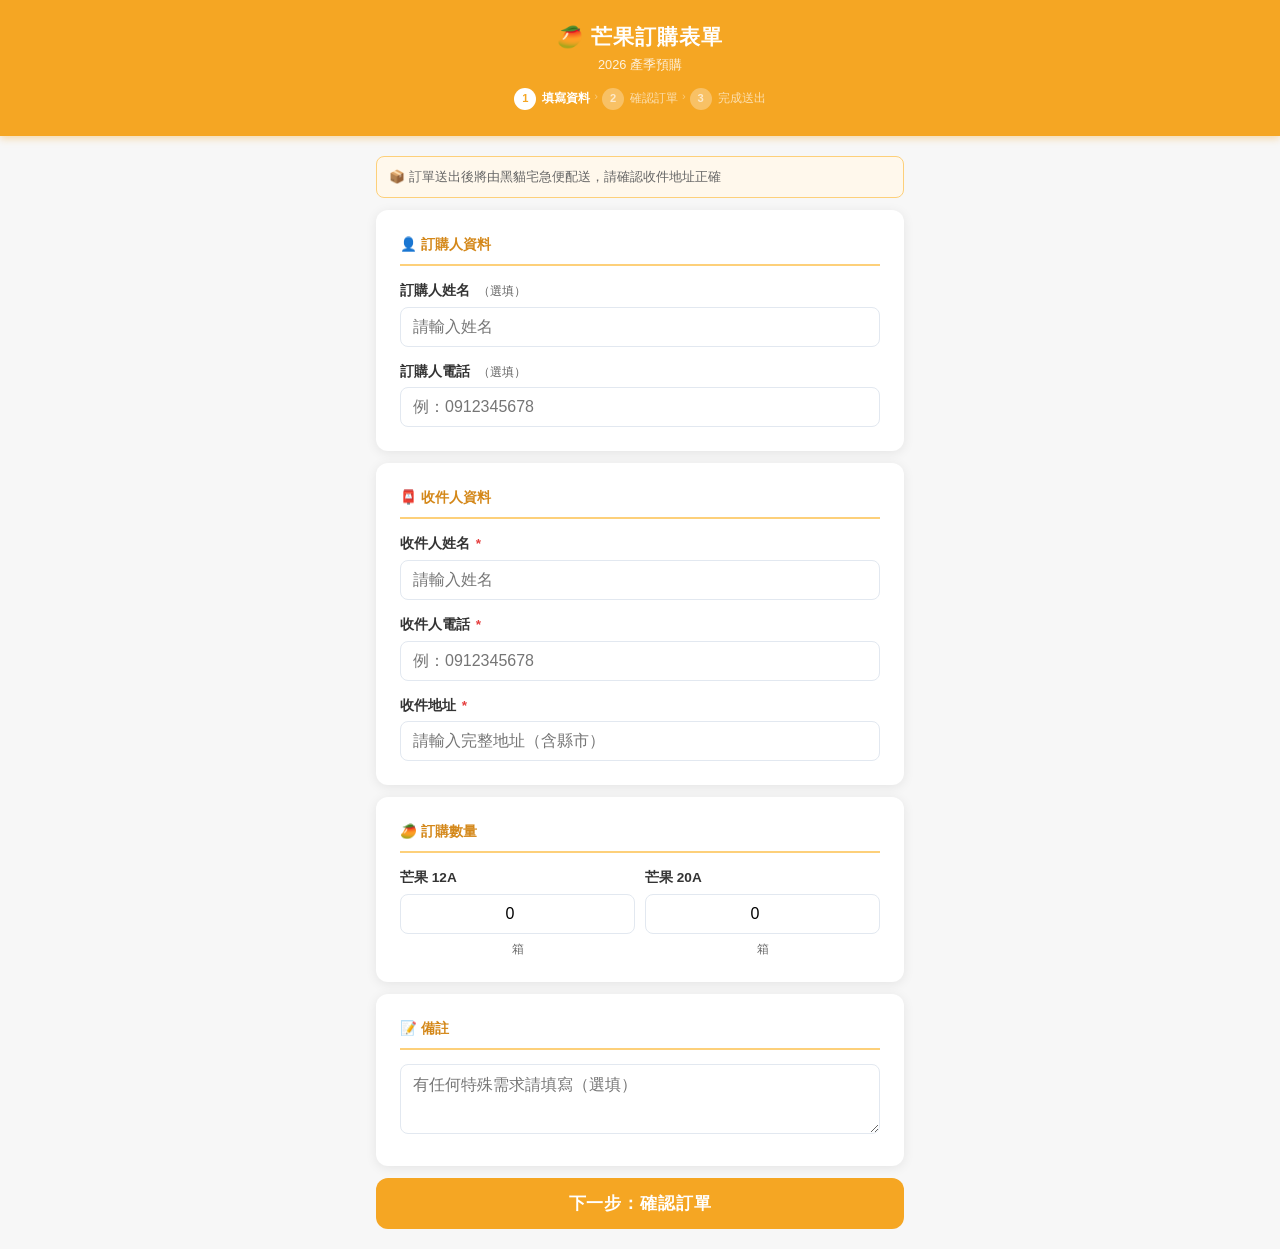
==== index.html @ 58ed7e1a "芒果訂購系統初始版本" ====
<!DOCTYPE html>
<html lang="zh-TW">
<head>
  <meta charset="UTF-8">
  <meta name="viewport" content="width=device-width, initial-scale=1.0">
  <title>芒果訂購表單</title>
  <link rel="stylesheet" href="css/style.css">
</head>
<body data-page="form">

  <div class="header">
    <h1>🥭 芒果訂購表單</h1>
    <div class="subtitle">2026 產季預購</div>
    <div class="steps">
      <div class="step active">
        <div class="step-num">1</div>
        填寫資料
      </div>
      <div class="step-arrow">›</div>
      <div class="step">
        <div class="step-num">2</div>
        確認訂單
      </div>
      <div class="step-arrow">›</div>
      <div class="step">
        <div class="step-num">3</div>
        完成送出
      </div>
    </div>
  </div>

  <div class="container">

    <div class="notice">
      📦 訂單送出後將由黑貓宅急便配送，請確認收件地址正確
    </div>

    <form id="order-form" novalidate>

      <!-- 訂購人資料 -->
      <div class="card">
        <div class="card-title">👤 訂購人資料</div>

        <div class="field">
          <label for="buyerName">
            訂購人姓名
            <span class="optional">（選填）</span>
          </label>
          <input type="text" id="buyerName" placeholder="請輸入姓名" autocomplete="name">
        </div>

        <div class="field">
          <label for="buyerPhone">
            訂購人電話
            <span class="optional">（選填）</span>
          </label>
          <input type="tel" id="buyerPhone" placeholder="例：0912345678" autocomplete="tel" inputmode="tel">
          <div class="error-msg" id="buyerPhone-err"></div>
        </div>
      </div>

      <!-- 收件人資料 -->
      <div class="card">
        <div class="card-title">📮 收件人資料</div>

        <div class="field">
          <label for="recipientName">
            收件人姓名
            <span class="required">*</span>
          </label>
          <input type="text" id="recipientName" placeholder="請輸入姓名" autocomplete="shipping name" required>
          <div class="error-msg" id="recipientName-err"></div>
        </div>

        <div class="field">
          <label for="recipientPhone">
            收件人電話
            <span class="required">*</span>
          </label>
          <input type="tel" id="recipientPhone" placeholder="例：0912345678" autocomplete="shipping tel" inputmode="tel" required>
          <div class="error-msg" id="recipientPhone-err"></div>
        </div>

        <div class="field">
          <label for="recipientAddress">
            收件地址
            <span class="required">*</span>
          </label>
          <input type="text" id="recipientAddress" placeholder="請輸入完整地址（含縣市）" autocomplete="shipping street-address" required>
          <div class="error-msg" id="recipientAddress-err"></div>
        </div>
      </div>

      <!-- 訂購數量 -->
      <div class="card">
        <div class="card-title">🥭 訂購數量</div>

        <div class="qty-grid">
          <div class="qty-field">
            <label for="qty12A">芒果 12A</label>
            <input type="number" id="qty12A" value="0" min="0" max="99" inputmode="numeric">
            <div class="qty-hint">箱</div>
            <div class="error-msg" id="qty12A-err"></div>
          </div>
          <div class="qty-field">
            <label for="qty20A">芒果 20A</label>
            <input type="number" id="qty20A" value="0" min="0" max="99" inputmode="numeric">
            <div class="qty-hint">箱</div>
          </div>
        </div>
      </div>

      <!-- 備註 -->
      <div class="card">
        <div class="card-title">📝 備註</div>
        <div class="field">
          <textarea id="notes" placeholder="有任何特殊需求請填寫（選填）"></textarea>
        </div>
      </div>

      <button type="submit" class="btn-submit">
        <span class="btn-text">下一步：確認訂單</span>
        <span class="spinner"></span>
      </button>

    </form>
  </div>

  <script src="js/main.js"></script>
</body>
</html>
---- css/style.css ----
/* ===== Reset & Base ===== */
*, *::before, *::after {
  box-sizing: border-box;
  margin: 0;
  padding: 0;
}

:root {
  --mango: #F5A623;
  --mango-dark: #D4881A;
  --mango-light: #FFF8EC;
  --mango-border: #FDD07A;
  --text: #333333;
  --text-light: #666666;
  --error: #E53E3E;
  --success: #38A169;
  --bg: #F7F7F7;
  --white: #FFFFFF;
  --radius: 12px;
  --shadow: 0 2px 12px rgba(0,0,0,0.08);
}

body {
  font-family: -apple-system, BlinkMacSystemFont, "Noto Sans TC", "PingFang TC", sans-serif;
  background: var(--bg);
  color: var(--text);
  min-height: 100vh;
  line-height: 1.6;
}

/* ===== Header ===== */
.header {
  background: var(--mango);
  color: white;
  text-align: center;
  padding: 20px 16px 16px;
  position: sticky;
  top: 0;
  z-index: 10;
  box-shadow: 0 2px 8px rgba(245,166,35,0.4);
}

.header h1 {
  font-size: 1.3rem;
  font-weight: 700;
  letter-spacing: 0.05em;
}

.header .subtitle {
  font-size: 0.8rem;
  opacity: 0.85;
  margin-top: 2px;
}

/* ===== Step Indicator ===== */
.steps {
  display: flex;
  justify-content: center;
  gap: 0;
  padding: 12px 16px 0;
  background: var(--mango);
}

.step {
  display: flex;
  align-items: center;
  gap: 6px;
  font-size: 0.75rem;
  color: rgba(255,255,255,0.65);
  padding-bottom: 10px;
}

.step.active {
  color: white;
  font-weight: 600;
}

.step.done {
  color: rgba(255,255,255,0.85);
}

.step-num {
  width: 22px;
  height: 22px;
  border-radius: 50%;
  background: rgba(255,255,255,0.3);
  display: flex;
  align-items: center;
  justify-content: center;
  font-size: 0.7rem;
  font-weight: 700;
  flex-shrink: 0;
}

.step.active .step-num {
  background: white;
  color: var(--mango);
}

.step.done .step-num {
  background: rgba(255,255,255,0.6);
  color: var(--mango-dark);
}

.step-arrow {
  color: rgba(255,255,255,0.4);
  margin: 0 4px;
  font-size: 0.7rem;
}

/* ===== Container ===== */
.container {
  max-width: 560px;
  margin: 0 auto;
  padding: 16px;
}

/* ===== Card ===== */
.card {
  background: var(--white);
  border-radius: var(--radius);
  box-shadow: var(--shadow);
  padding: 20px;
  margin-bottom: 12px;
}

.card-title {
  font-size: 0.85rem;
  font-weight: 700;
  color: var(--mango-dark);
  margin-bottom: 14px;
  padding-bottom: 8px;
  border-bottom: 2px solid var(--mango-border);
  display: flex;
  align-items: center;
  gap: 6px;
}

/* ===== Form Fields ===== */
.field {
  margin-bottom: 14px;
}

.field:last-child {
  margin-bottom: 0;
}

.field label {
  display: block;
  font-size: 0.85rem;
  font-weight: 600;
  color: var(--text);
  margin-bottom: 5px;
}

.field label .required {
  color: var(--error);
  margin-left: 2px;
}

.field label .optional {
  font-size: 0.75rem;
  color: var(--text-light);
  font-weight: 400;
  margin-left: 4px;
}

.field input,
.field textarea {
  width: 100%;
  padding: 10px 12px;
  border: 1.5px solid #E2E8F0;
  border-radius: 8px;
  font-size: 1rem;
  color: var(--text);
  background: var(--white);
  transition: border-color 0.2s, box-shadow 0.2s;
  -webkit-appearance: none;
  appearance: none;
}

.field input:focus,
.field textarea:focus {
  outline: none;
  border-color: var(--mango);
  box-shadow: 0 0 0 3px rgba(245,166,35,0.15);
}

.field input.error,
.field textarea.error {
  border-color: var(--error);
}

.field .error-msg {
  font-size: 0.75rem;
  color: var(--error);
  margin-top: 4px;
  display: none;
}

.field .error-msg.show {
  display: block;
}

.field textarea {
  resize: vertical;
  min-height: 70px;
}

/* ===== Quantity Row ===== */
.qty-grid {
  display: grid;
  grid-template-columns: 1fr 1fr;
  gap: 10px;
}

.qty-field label {
  display: block;
  font-size: 0.85rem;
  font-weight: 600;
  margin-bottom: 5px;
}

.qty-field input[type="number"] {
  width: 100%;
  padding: 10px 12px;
  border: 1.5px solid #E2E8F0;
  border-radius: 8px;
  font-size: 1rem;
  text-align: center;
  -webkit-appearance: none;
  appearance: none;
}

.qty-field input[type="number"]:focus {
  outline: none;
  border-color: var(--mango);
  box-shadow: 0 0 0 3px rgba(245,166,35,0.15);
}

.qty-hint {
  font-size: 0.72rem;
  color: var(--text-light);
  margin-top: 6px;
  text-align: center;
}

/* ===== Notice Box ===== */
.notice {
  background: var(--mango-light);
  border: 1px solid var(--mango-border);
  border-radius: 8px;
  padding: 10px 12px;
  font-size: 0.8rem;
  color: var(--text-light);
  margin-bottom: 12px;
}

/* ===== Submit Button ===== */
.btn-submit {
  width: 100%;
  padding: 14px;
  background: var(--mango);
  color: white;
  border: none;
  border-radius: var(--radius);
  font-size: 1.05rem;
  font-weight: 700;
  cursor: pointer;
  transition: background 0.2s, transform 0.1s;
  letter-spacing: 0.05em;
  display: flex;
  align-items: center;
  justify-content: center;
  gap: 8px;
}

.btn-submit:active {
  transform: scale(0.98);
  background: var(--mango-dark);
}

.btn-submit:disabled {
  background: #CCCCCC;
  cursor: not-allowed;
  transform: none;
}

.btn-back {
  width: 100%;
  padding: 12px;
  background: white;
  color: var(--text-light);
  border: 1.5px solid #E2E8F0;
  border-radius: var(--radius);
  font-size: 0.95rem;
  font-weight: 600;
  cursor: pointer;
  margin-top: 8px;
  transition: border-color 0.2s;
}

.btn-back:active {
  border-color: var(--mango);
}

/* ===== Loading Spinner ===== */
.spinner {
  width: 18px;
  height: 18px;
  border: 2px solid rgba(255,255,255,0.4);
  border-top-color: white;
  border-radius: 50%;
  animation: spin 0.7s linear infinite;
  display: none;
}

.btn-submit.loading .spinner {
  display: block;
}

.btn-submit.loading .btn-text {
  display: none;
}

@keyframes spin {
  to { transform: rotate(360deg); }
}

/* ===== Confirm Page - Summary ===== */
.summary-row {
  display: flex;
  padding: 8px 0;
  border-bottom: 1px solid #F0F0F0;
  font-size: 0.88rem;
  gap: 8px;
}

.summary-row:last-child {
  border-bottom: none;
}

.summary-label {
  color: var(--text-light);
  min-width: 90px;
  flex-shrink: 0;
}

.summary-value {
  color: var(--text);
  font-weight: 500;
  word-break: break-all;
}

.summary-qty {
  display: flex;
  gap: 16px;
  padding: 12px 0;
}

.qty-badge {
  flex: 1;
  background: var(--mango-light);
  border: 1px solid var(--mango-border);
  border-radius: 10px;
  padding: 10px;
  text-align: center;
}

.qty-badge .qty-type {
  font-size: 0.78rem;
  color: var(--text-light);
}

.qty-badge .qty-num {
  font-size: 1.6rem;
  font-weight: 700;
  color: var(--mango-dark);
  line-height: 1.2;
}

.qty-badge .qty-unit {
  font-size: 0.78rem;
  color: var(--text-light);
}

/* ===== Success Page ===== */
.success-icon {
  text-align: center;
  font-size: 3.5rem;
  margin: 20px 0 12px;
}

.order-id-box {
  background: var(--mango-light);
  border: 2px solid var(--mango-border);
  border-radius: 10px;
  padding: 14px;
  text-align: center;
  margin: 14px 0;
}

.order-id-label {
  font-size: 0.8rem;
  color: var(--text-light);
  margin-bottom: 4px;
}

.order-id-value {
  font-size: 1.5rem;
  font-weight: 700;
  color: var(--mango-dark);
  letter-spacing: 0.05em;
}

.success-tips {
  font-size: 0.82rem;
  color: var(--text-light);
  text-align: center;
  line-height: 1.7;
}

.btn-new-order {
  width: 100%;
  padding: 13px;
  background: var(--mango);
  color: white;
  border: none;
  border-radius: var(--radius);
  font-size: 1rem;
  font-weight: 700;
  cursor: pointer;
  margin-top: 16px;
  letter-spacing: 0.05em;
}

/* ===== Error Alert ===== */
.alert-error {
  background: #FFF5F5;
  border: 1px solid #FED7D7;
  border-radius: 8px;
  padding: 10px 12px;
  font-size: 0.82rem;
  color: var(--error);
  margin-bottom: 10px;
  display: none;
}

.alert-error.show {
  display: block;
}

/* ===== Responsive ===== */
@media (min-width: 480px) {
  .container {
    padding: 20px 16px;
  }

  .card {
    padding: 24px;
  }
}
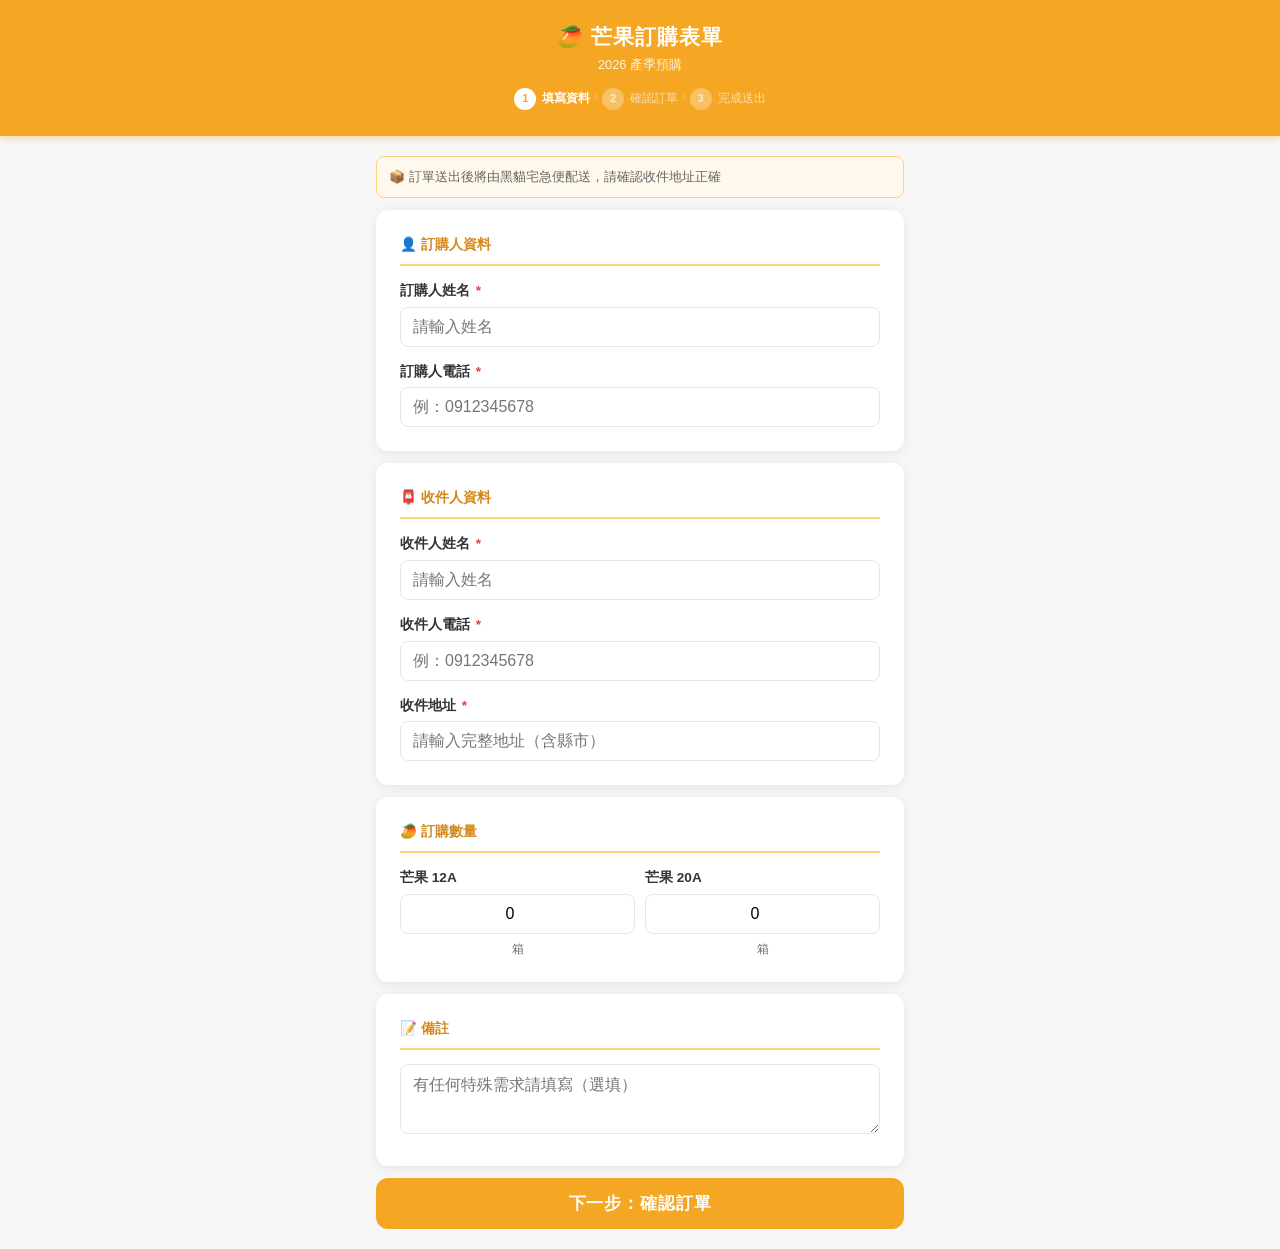
==== commit 94f8cee2: "訂購人姓名與電話改為必填欄位 Co-Authored-By: Claude Sonnet 4.6 <noreply@anthropic.com>" ====
--- a/index.html
+++ b/index.html
@@ -44,17 +44,18 @@
         <div class="field">
           <label for="buyerName">
             訂購人姓名
-            <span class="optional">（選填）</span>
+            <span class="required">*</span>
           </label>
-          <input type="text" id="buyerName" placeholder="請輸入姓名" autocomplete="name">
+          <input type="text" id="buyerName" placeholder="請輸入姓名" autocomplete="name" required>
+          <div class="error-msg" id="buyerName-err"></div>
         </div>
 
         <div class="field">
           <label for="buyerPhone">
             訂購人電話
-            <span class="optional">（選填）</span>
+            <span class="required">*</span>
           </label>
-          <input type="tel" id="buyerPhone" placeholder="例：0912345678" autocomplete="tel" inputmode="tel">
+          <input type="tel" id="buyerPhone" placeholder="例：0912345678" autocomplete="tel" inputmode="tel" required>
           <div class="error-msg" id="buyerPhone-err"></div>
         </div>
       </div>
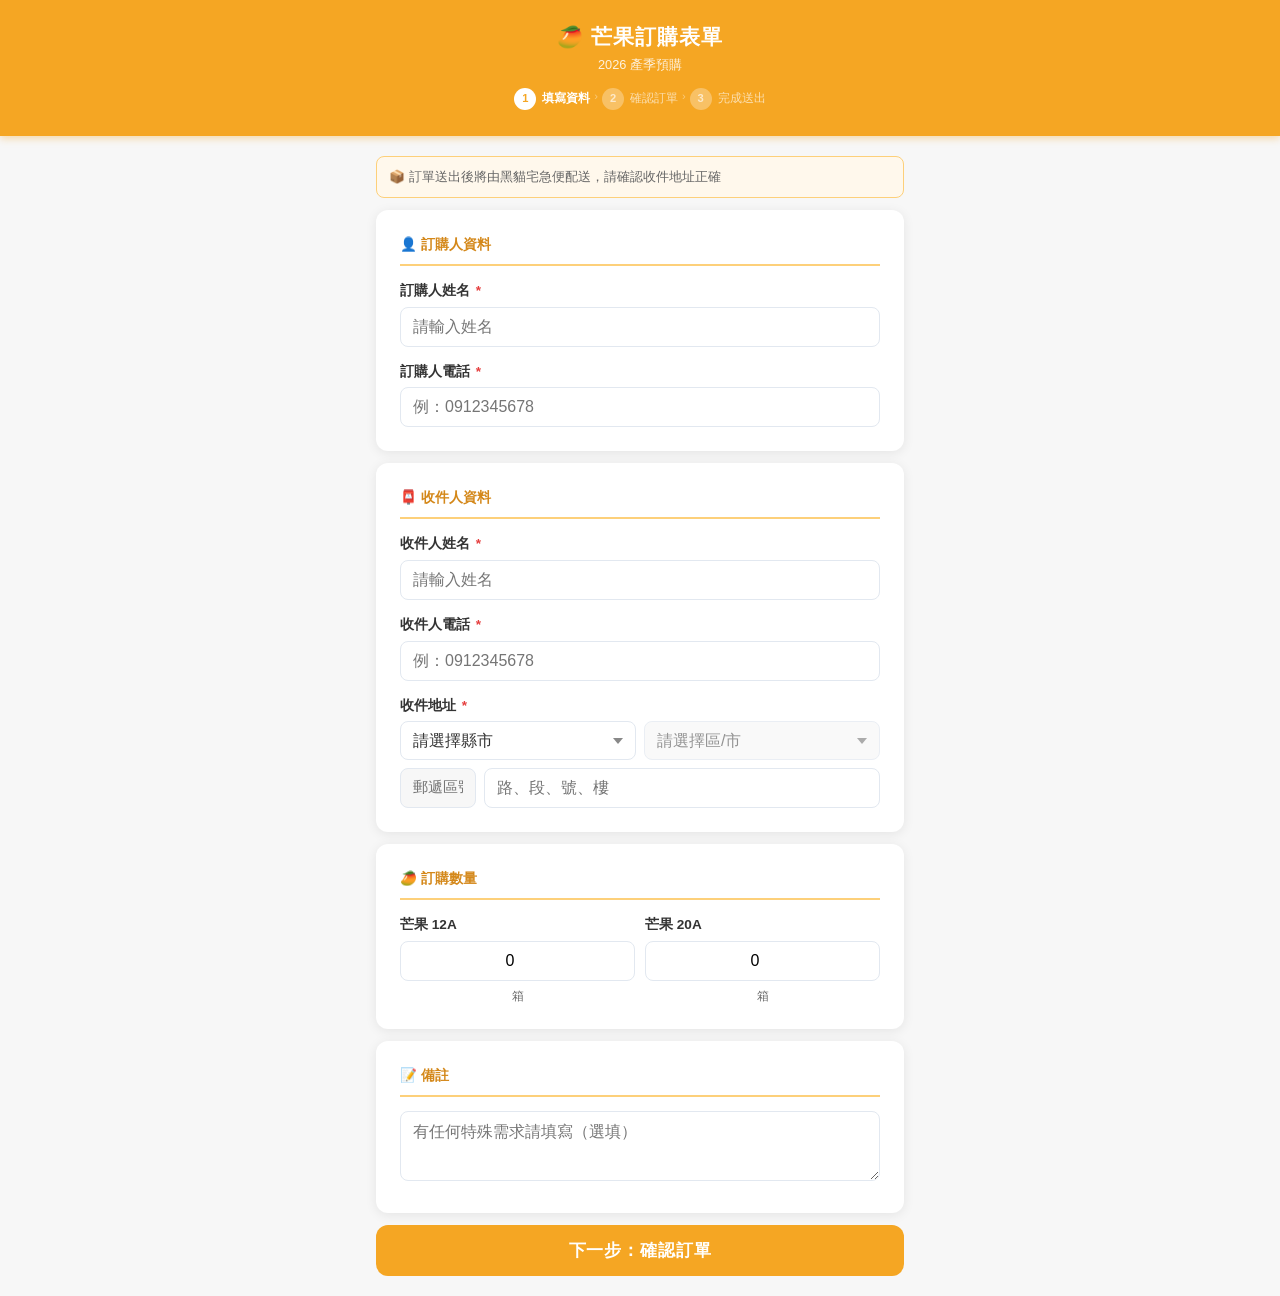
==== commit 1f637087: "地址改為縣市/區下拉選單並修正電話首位0問題 - 新增 js/taiwan-districts.js：22縣市全區鄉鎮市區與郵遞區號資料 - index.html：收件地址改為縣市下拉 + 區/市下拉" ====
--- a/index.html
+++ b/index.html
@@ -83,11 +83,19 @@
         </div>
 
         <div class="field">
-          <label for="recipientAddress">
-            收件地址
-            <span class="required">*</span>
-          </label>
-          <input type="text" id="recipientAddress" placeholder="請輸入完整地址（含縣市）" autocomplete="shipping street-address" required>
+          <label>收件地址 <span class="required">*</span></label>
+          <div class="address-row">
+            <select id="recipientCounty" required>
+              <option value="">請選擇縣市</option>
+            </select>
+            <select id="recipientDistrict" disabled required>
+              <option value="">請選擇區/市</option>
+            </select>
+          </div>
+          <div class="address-postcode-row">
+            <input type="text" id="recipientPostcode" readonly placeholder="郵遞區號" class="postcode-field">
+            <input type="text" id="recipientDetail" placeholder="路、段、號、樓" autocomplete="shipping address-line2" required>
+          </div>
           <div class="error-msg" id="recipientAddress-err"></div>
         </div>
       </div>
@@ -127,6 +135,7 @@
     </form>
   </div>
 
+  <script src="js/taiwan-districts.js"></script>
   <script src="js/main.js"></script>
 </body>
 </html>
--- a/css/style.css
+++ b/css/style.css
@@ -450,6 +450,60 @@
   display: block;
 }
 
+/* ===== Address Dropdowns ===== */
+.address-row {
+  display: grid;
+  grid-template-columns: 1fr 1fr;
+  gap: 8px;
+  margin-bottom: 8px;
+}
+
+.address-postcode-row {
+  display: grid;
+  grid-template-columns: 76px 1fr;
+  gap: 8px;
+}
+
+.field select {
+  width: 100%;
+  padding: 10px 32px 10px 12px;
+  border: 1.5px solid #E2E8F0;
+  border-radius: 8px;
+  font-size: 1rem;
+  color: var(--text);
+  background: var(--white);
+  -webkit-appearance: none;
+  appearance: none;
+  background-image: url("data:image/svg+xml,%3Csvg xmlns='http://www.w3.org/2000/svg' width='10' height='6' viewBox='0 0 10 6'%3E%3Cpath fill='%23888' d='M5 6L0 0h10z'/%3E%3C/svg%3E");
+  background-repeat: no-repeat;
+  background-position: right 12px center;
+  transition: border-color 0.2s, box-shadow 0.2s;
+  cursor: pointer;
+}
+
+.field select:focus {
+  outline: none;
+  border-color: var(--mango);
+  box-shadow: 0 0 0 3px rgba(245,166,35,0.15);
+}
+
+.field select.error { border-color: var(--error); }
+
+.field select:disabled {
+  background-color: #F7F7F7;
+  color: var(--text-light);
+  cursor: default;
+}
+
+.postcode-field {
+  background: #F7F7F7 !important;
+  color: var(--text-light) !important;
+  font-family: monospace;
+  text-align: center;
+  cursor: default;
+  font-size: 0.95rem !important;
+}
+
 /* ===== Responsive ===== */
 @media (min-width: 480px) {
   .container {
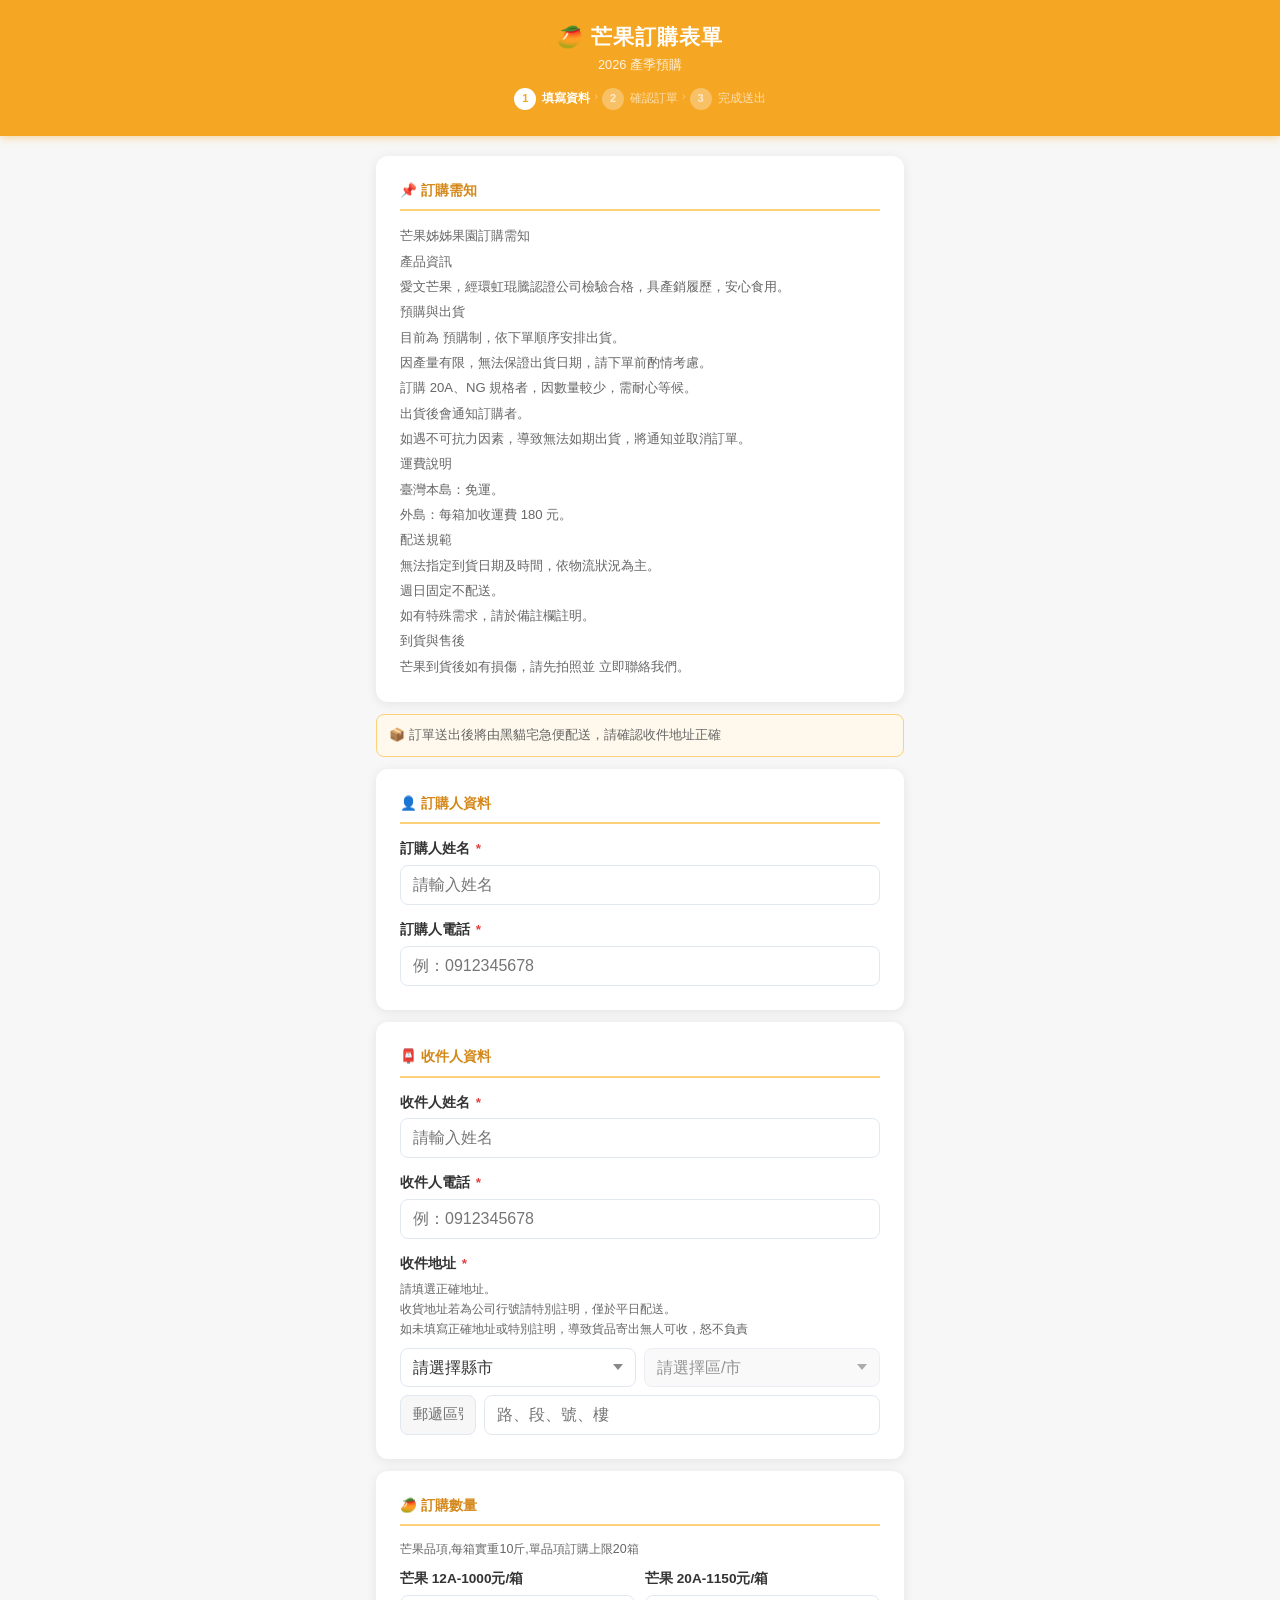
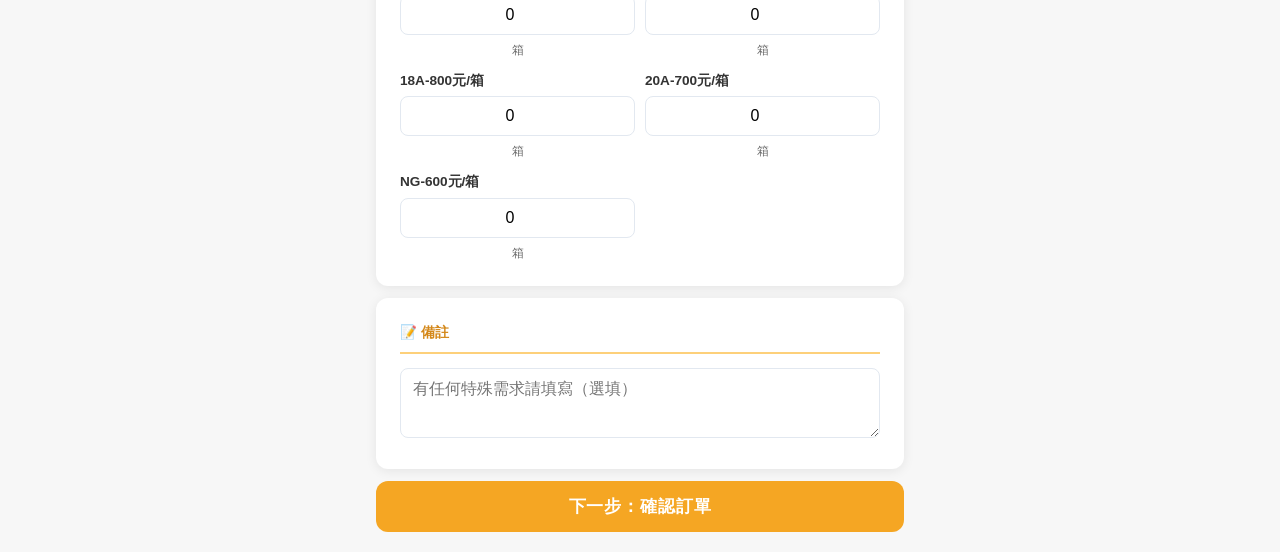
==== commit d0001c36: "Update order flow to 5 mango items and totals" ====
--- a/index.html
+++ b/index.html
@@ -30,6 +30,30 @@
   </div>
 
   <div class="container">
+
+    <div class="card">
+      <div class="card-title">📌 訂購需知</div>
+      <div class="info-note">
+        <p>芒果姊姊果園訂購需知</p>
+        <p>產品資訊</p>
+        <p>愛文芒果，經環虹琨騰認證公司檢驗合格，具產銷履歷，安心食用。</p>
+        <p>預購與出貨</p>
+        <p>目前為 預購制，依下單順序安排出貨。</p>
+        <p>因產量有限，無法保證出貨日期，請下單前酌情考慮。</p>
+        <p>訂購 20A、NG 規格者，因數量較少，需耐心等候。</p>
+        <p>出貨後會通知訂購者。</p>
+        <p>如遇不可抗力因素，導致無法如期出貨，將通知並取消訂單。</p>
+        <p>運費說明</p>
+        <p>臺灣本島：免運。</p>
+        <p>外島：每箱加收運費 180 元。</p>
+        <p>配送規範</p>
+        <p>無法指定到貨日期及時間，依物流狀況為主。</p>
+        <p>週日固定不配送。</p>
+        <p>如有特殊需求，請於備註欄註明。</p>
+        <p>到貨與售後</p>
+        <p>芒果到貨後如有損傷，請先拍照並 立即聯絡我們。</p>
+      </div>
+    </div>
 
     <div class="notice">
       📦 訂單送出後將由黑貓宅急便配送，請確認收件地址正確
@@ -84,6 +108,11 @@
 
         <div class="field">
           <label>收件地址 <span class="required">*</span></label>
+          <div class="field-note">
+            <p>請填選正確地址。</p>
+            <p>收貨地址若為公司行號請特別註明，僅於平日配送。</p>
+            <p>如未填寫正確地址或特別註明，導致貨品寄出無人可收，怒不負責</p>
+          </div>
           <div class="address-row">
             <select id="recipientCounty" required>
               <option value="">請選擇縣市</option>
@@ -103,17 +132,33 @@
       <!-- 訂購數量 -->
       <div class="card">
         <div class="card-title">🥭 訂購數量</div>
+        <div class="field-note">芒果品項,每箱實重10斤,單品項訂購上限20箱</div>
 
         <div class="qty-grid">
           <div class="qty-field">
-            <label for="qty12A">芒果 12A</label>
-            <input type="number" id="qty12A" value="0" min="0" max="99" inputmode="numeric">
+            <label for="qty12A">芒果 12A-1000元/箱</label>
+            <input type="number" id="qty12A" value="0" min="0" max="20" inputmode="numeric">
             <div class="qty-hint">箱</div>
             <div class="error-msg" id="qty12A-err"></div>
           </div>
           <div class="qty-field">
-            <label for="qty20A">芒果 20A</label>
-            <input type="number" id="qty20A" value="0" min="0" max="99" inputmode="numeric">
+            <label for="qty20A">芒果 20A-1150元/箱</label>
+            <input type="number" id="qty20A" value="0" min="0" max="20" inputmode="numeric">
+            <div class="qty-hint">箱</div>
+          </div>
+          <div class="qty-field">
+            <label for="qty18A">18A-800元/箱</label>
+            <input type="number" id="qty18A" value="0" min="0" max="20" inputmode="numeric">
+            <div class="qty-hint">箱</div>
+          </div>
+          <div class="qty-field">
+            <label for="qty20B">20A-700元/箱</label>
+            <input type="number" id="qty20B" value="0" min="0" max="20" inputmode="numeric">
+            <div class="qty-hint">箱</div>
+          </div>
+          <div class="qty-field">
+            <label for="qtyNG">NG-600元/箱</label>
+            <input type="number" id="qtyNG" value="0" min="0" max="20" inputmode="numeric">
             <div class="qty-hint">箱</div>
           </div>
         </div>
--- a/css/style.css
+++ b/css/style.css
@@ -256,6 +256,23 @@
   margin-bottom: 12px;
 }
 
+.info-note {
+  font-size: 0.82rem;
+  color: var(--text-light);
+  line-height: 1.7;
+}
+
+.info-note p + p {
+  margin-top: 3px;
+}
+
+.field-note {
+  font-size: 0.78rem;
+  color: var(--text-light);
+  line-height: 1.6;
+  margin-bottom: 8px;
+}
+
 /* ===== Submit Button ===== */
 .btn-submit {
   width: 100%;
@@ -354,12 +371,13 @@
 
 .summary-qty {
   display: flex;
+  flex-wrap: wrap;
   gap: 16px;
   padding: 12px 0;
 }
 
 .qty-badge {
-  flex: 1;
+  flex: 1 1 calc(50% - 8px);
   background: var(--mango-light);
   border: 1px solid var(--mango-border);
   border-radius: 10px;
@@ -382,6 +400,43 @@
 .qty-badge .qty-unit {
   font-size: 0.78rem;
   color: var(--text-light);
+}
+
+.amount-box {
+  margin-top: 6px;
+  border-top: 1px solid #F0F0F0;
+  padding-top: 8px;
+}
+
+.amount-row {
+  display: flex;
+  justify-content: space-between;
+  align-items: baseline;
+  gap: 10px;
+  padding: 6px 0;
+  font-size: 0.86rem;
+}
+
+.amount-label {
+  color: var(--text-light);
+}
+
+.amount-value {
+  color: var(--text);
+  font-weight: 600;
+  white-space: nowrap;
+}
+
+.amount-total {
+  border-top: 1px dashed var(--mango-border);
+  margin-top: 4px;
+  padding-top: 8px;
+}
+
+.amount-total .amount-label,
+.amount-total .amount-value {
+  color: var(--mango-dark);
+  font-weight: 700;
 }
 
 /* ===== Success Page ===== */
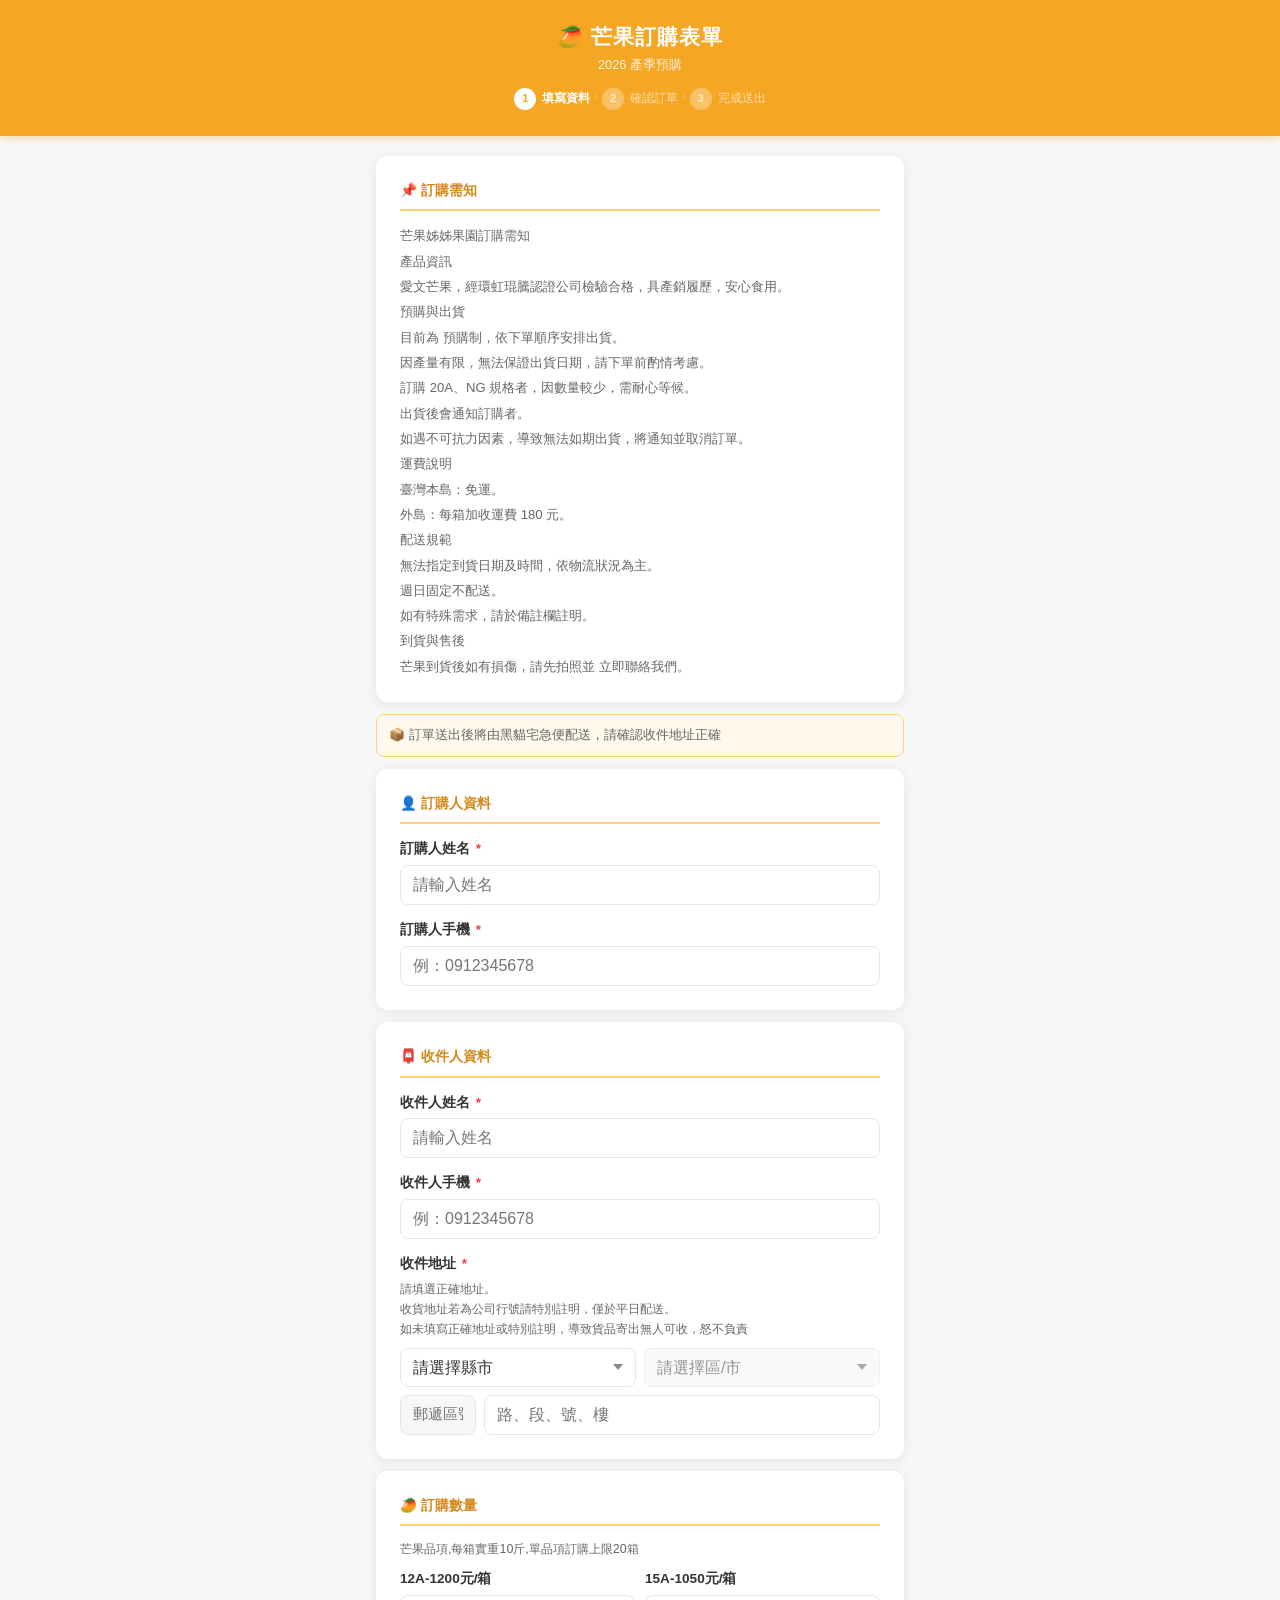
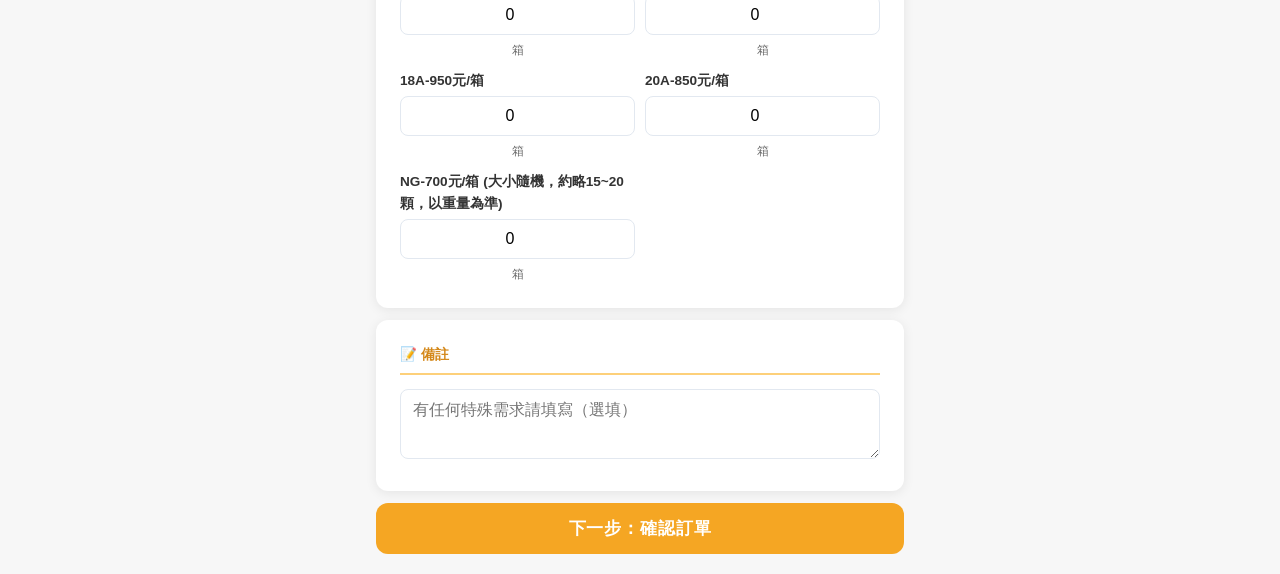
==== commit 80dc6e56: "Update product tiers, prices, and mobile validation" ====
--- a/index.html
+++ b/index.html
@@ -76,10 +76,10 @@
 
         <div class="field">
           <label for="buyerPhone">
-            訂購人電話
+            訂購人手機
             <span class="required">*</span>
           </label>
-          <input type="tel" id="buyerPhone" placeholder="例：0912345678" autocomplete="tel" inputmode="tel" required>
+          <input type="tel" id="buyerPhone" placeholder="例：0912345678" autocomplete="tel" inputmode="tel" maxlength="10" required>
           <div class="error-msg" id="buyerPhone-err"></div>
         </div>
       </div>
@@ -99,10 +99,10 @@
 
         <div class="field">
           <label for="recipientPhone">
-            收件人電話
+            收件人手機
             <span class="required">*</span>
           </label>
-          <input type="tel" id="recipientPhone" placeholder="例：0912345678" autocomplete="shipping tel" inputmode="tel" required>
+          <input type="tel" id="recipientPhone" placeholder="例：0912345678" autocomplete="shipping tel" inputmode="tel" maxlength="10" required>
           <div class="error-msg" id="recipientPhone-err"></div>
         </div>
 
@@ -136,28 +136,28 @@
 
         <div class="qty-grid">
           <div class="qty-field">
-            <label for="qty12A">芒果 12A-1000元/箱</label>
+            <label for="qty12A">12A-1200元/箱</label>
             <input type="number" id="qty12A" value="0" min="0" max="20" inputmode="numeric">
             <div class="qty-hint">箱</div>
             <div class="error-msg" id="qty12A-err"></div>
           </div>
           <div class="qty-field">
-            <label for="qty20A">芒果 20A-1150元/箱</label>
+            <label for="qty15A">15A-1050元/箱</label>
+            <input type="number" id="qty15A" value="0" min="0" max="20" inputmode="numeric">
+            <div class="qty-hint">箱</div>
+          </div>
+          <div class="qty-field">
+            <label for="qty18A">18A-950元/箱</label>
+            <input type="number" id="qty18A" value="0" min="0" max="20" inputmode="numeric">
+            <div class="qty-hint">箱</div>
+          </div>
+          <div class="qty-field">
+            <label for="qty20A">20A-850元/箱</label>
             <input type="number" id="qty20A" value="0" min="0" max="20" inputmode="numeric">
             <div class="qty-hint">箱</div>
           </div>
           <div class="qty-field">
-            <label for="qty18A">18A-800元/箱</label>
-            <input type="number" id="qty18A" value="0" min="0" max="20" inputmode="numeric">
-            <div class="qty-hint">箱</div>
-          </div>
-          <div class="qty-field">
-            <label for="qty20B">20A-700元/箱</label>
-            <input type="number" id="qty20B" value="0" min="0" max="20" inputmode="numeric">
-            <div class="qty-hint">箱</div>
-          </div>
-          <div class="qty-field">
-            <label for="qtyNG">NG-600元/箱</label>
+            <label for="qtyNG">NG-700元/箱 (大小隨機，約略15~20顆，以重量為準)</label>
             <input type="number" id="qtyNG" value="0" min="0" max="20" inputmode="numeric">
             <div class="qty-hint">箱</div>
           </div>
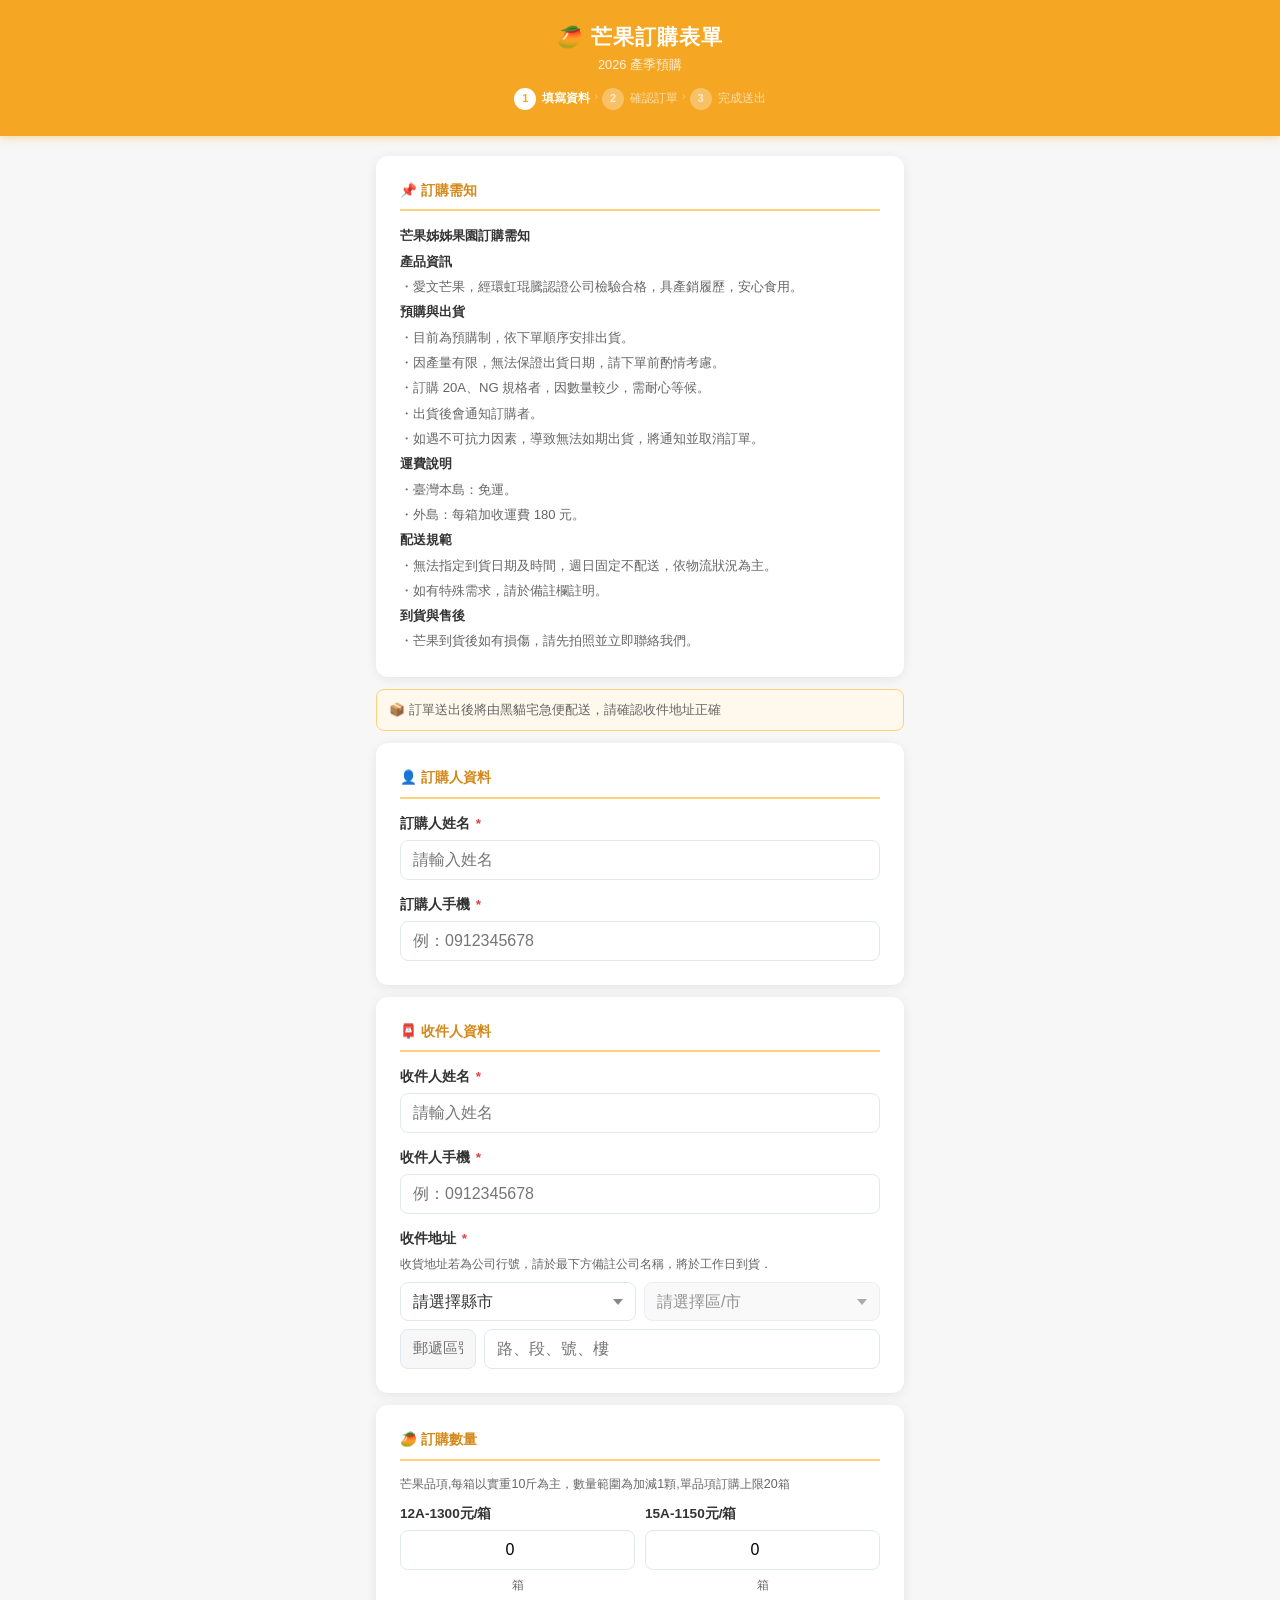
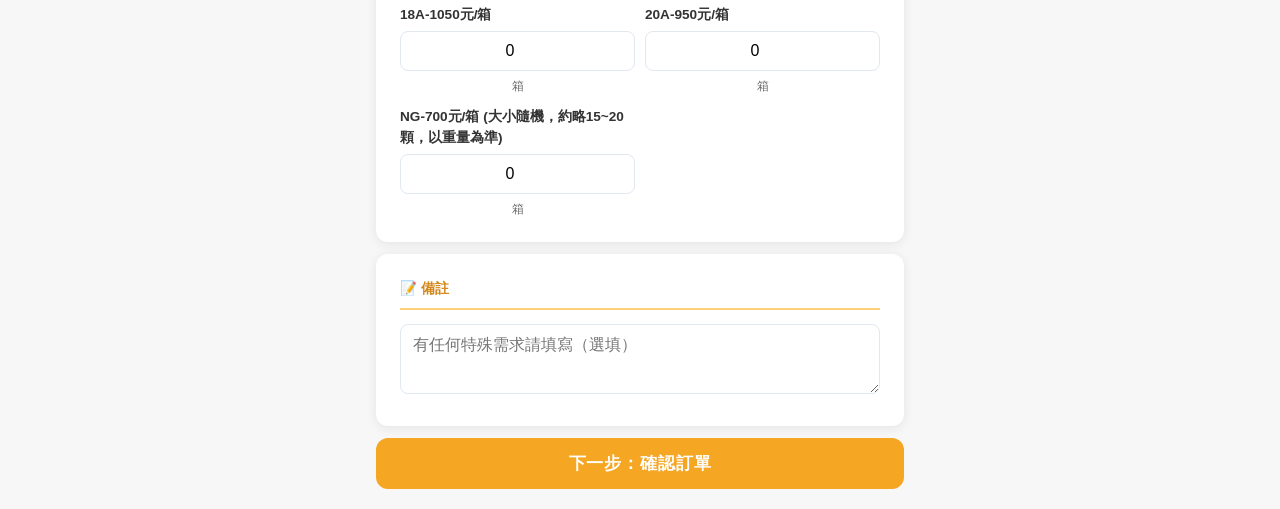
==== commit 17f9d068: "更新價格、訂購需知、收件地址說明，新增匯款資訊卡片 - 12A/15A/18A/20A 各調漲 100 元（NG 維持 700 元） - 訂購需知改為分段標題 + 項目符號，配送規範合併為單行 - 收" ====
--- a/index.html
+++ b/index.html
@@ -34,24 +34,23 @@
     <div class="card">
       <div class="card-title">📌 訂購需知</div>
       <div class="info-note">
-        <p>芒果姊姊果園訂購需知</p>
-        <p>產品資訊</p>
-        <p>愛文芒果，經環虹琨騰認證公司檢驗合格，具產銷履歷，安心食用。</p>
-        <p>預購與出貨</p>
-        <p>目前為 預購制，依下單順序安排出貨。</p>
-        <p>因產量有限，無法保證出貨日期，請下單前酌情考慮。</p>
-        <p>訂購 20A、NG 規格者，因數量較少，需耐心等候。</p>
-        <p>出貨後會通知訂購者。</p>
-        <p>如遇不可抗力因素，導致無法如期出貨，將通知並取消訂單。</p>
-        <p>運費說明</p>
-        <p>臺灣本島：免運。</p>
-        <p>外島：每箱加收運費 180 元。</p>
-        <p>配送規範</p>
-        <p>無法指定到貨日期及時間，依物流狀況為主。</p>
-        <p>週日固定不配送。</p>
-        <p>如有特殊需求，請於備註欄註明。</p>
-        <p>到貨與售後</p>
-        <p>芒果到貨後如有損傷，請先拍照並 立即聯絡我們。</p>
+        <p><strong>芒果姊姊果園訂購需知</strong></p>
+        <p><strong>產品資訊</strong></p>
+        <p>・愛文芒果，經環虹琨騰認證公司檢驗合格，具產銷履歷，安心食用。</p>
+        <p><strong>預購與出貨</strong></p>
+        <p>・目前為預購制，依下單順序安排出貨。</p>
+        <p>・因產量有限，無法保證出貨日期，請下單前酌情考慮。</p>
+        <p>・訂購 20A、NG 規格者，因數量較少，需耐心等候。</p>
+        <p>・出貨後會通知訂購者。</p>
+        <p>・如遇不可抗力因素，導致無法如期出貨，將通知並取消訂單。</p>
+        <p><strong>運費說明</strong></p>
+        <p>・臺灣本島：免運。</p>
+        <p>・外島：每箱加收運費 180 元。</p>
+        <p><strong>配送規範</strong></p>
+        <p>・無法指定到貨日期及時間，週日固定不配送，依物流狀況為主。</p>
+        <p>・如有特殊需求，請於備註欄註明。</p>
+        <p><strong>到貨與售後</strong></p>
+        <p>・芒果到貨後如有損傷，請先拍照並立即聯絡我們。</p>
       </div>
     </div>
 
@@ -108,11 +107,7 @@
 
         <div class="field">
           <label>收件地址 <span class="required">*</span></label>
-          <div class="field-note">
-            <p>請填選正確地址。</p>
-            <p>收貨地址若為公司行號請特別註明，僅於平日配送。</p>
-            <p>如未填寫正確地址或特別註明，導致貨品寄出無人可收，怒不負責</p>
-          </div>
+          <div class="field-note">收貨地址若為公司行號，請於最下方備註公司名稱，將於工作日到貨．</div>
           <div class="address-row">
             <select id="recipientCounty" required>
               <option value="">請選擇縣市</option>
@@ -132,27 +127,27 @@
       <!-- 訂購數量 -->
       <div class="card">
         <div class="card-title">🥭 訂購數量</div>
-        <div class="field-note">芒果品項,每箱實重10斤,單品項訂購上限20箱</div>
+        <div class="field-note">芒果品項,每箱以實重10斤為主，數量範圍為加減1顆,單品項訂購上限20箱</div>
 
         <div class="qty-grid">
           <div class="qty-field">
-            <label for="qty12A">12A-1200元/箱</label>
+            <label for="qty12A">12A-1300元/箱</label>
             <input type="number" id="qty12A" value="0" min="0" max="20" inputmode="numeric">
             <div class="qty-hint">箱</div>
             <div class="error-msg" id="qty12A-err"></div>
           </div>
           <div class="qty-field">
-            <label for="qty15A">15A-1050元/箱</label>
+            <label for="qty15A">15A-1150元/箱</label>
             <input type="number" id="qty15A" value="0" min="0" max="20" inputmode="numeric">
             <div class="qty-hint">箱</div>
           </div>
           <div class="qty-field">
-            <label for="qty18A">18A-950元/箱</label>
+            <label for="qty18A">18A-1050元/箱</label>
             <input type="number" id="qty18A" value="0" min="0" max="20" inputmode="numeric">
             <div class="qty-hint">箱</div>
           </div>
           <div class="qty-field">
-            <label for="qty20A">20A-850元/箱</label>
+            <label for="qty20A">20A-950元/箱</label>
             <input type="number" id="qty20A" value="0" min="0" max="20" inputmode="numeric">
             <div class="qty-hint">箱</div>
           </div>
--- a/css/style.css
+++ b/css/style.css
@@ -559,6 +559,83 @@
   font-size: 0.95rem !important;
 }
 
+/* ===== 訂購需知標題 ===== */
+.info-note strong {
+  color: var(--text);
+  display: block;
+  margin-top: 10px;
+  margin-bottom: 2px;
+}
+
+.info-note strong:first-child {
+  margin-top: 0;
+}
+
+/* ===== 匯款資訊（Confirm Page）===== */
+.payment-info {
+  margin-bottom: 16px;
+}
+
+.payment-row {
+  display: flex;
+  align-items: baseline;
+  padding: 7px 0;
+  border-bottom: 1px solid #F0F0F0;
+  font-size: 0.88rem;
+}
+
+.payment-row:last-child {
+  border-bottom: none;
+}
+
+.payment-label {
+  color: var(--text-light);
+  min-width: 80px;
+  flex-shrink: 0;
+}
+
+.payment-value {
+  color: var(--text);
+  font-weight: 500;
+}
+
+.account-no {
+  font-family: monospace;
+  letter-spacing: 0.06em;
+  font-size: 1rem;
+}
+
+.payment-amount-row .payment-label,
+.payment-amount-row .payment-value {
+  color: var(--mango-dark);
+  font-weight: 700;
+  font-size: 1.05rem;
+}
+
+.payment-digits-field {
+  margin-top: 14px;
+  padding-top: 14px;
+  border-top: 1px dashed var(--mango-border);
+  margin-bottom: 0;
+}
+
+.payment-line-hint {
+  margin-top: 14px;
+  font-size: 0.82rem;
+  color: var(--text-light);
+  text-align: center;
+}
+
+.line-link {
+  color: #00B900;
+  font-weight: 600;
+  text-decoration: none;
+}
+
+.line-link:hover {
+  text-decoration: underline;
+}
+
 /* ===== Responsive ===== */
 @media (min-width: 480px) {
   .container {
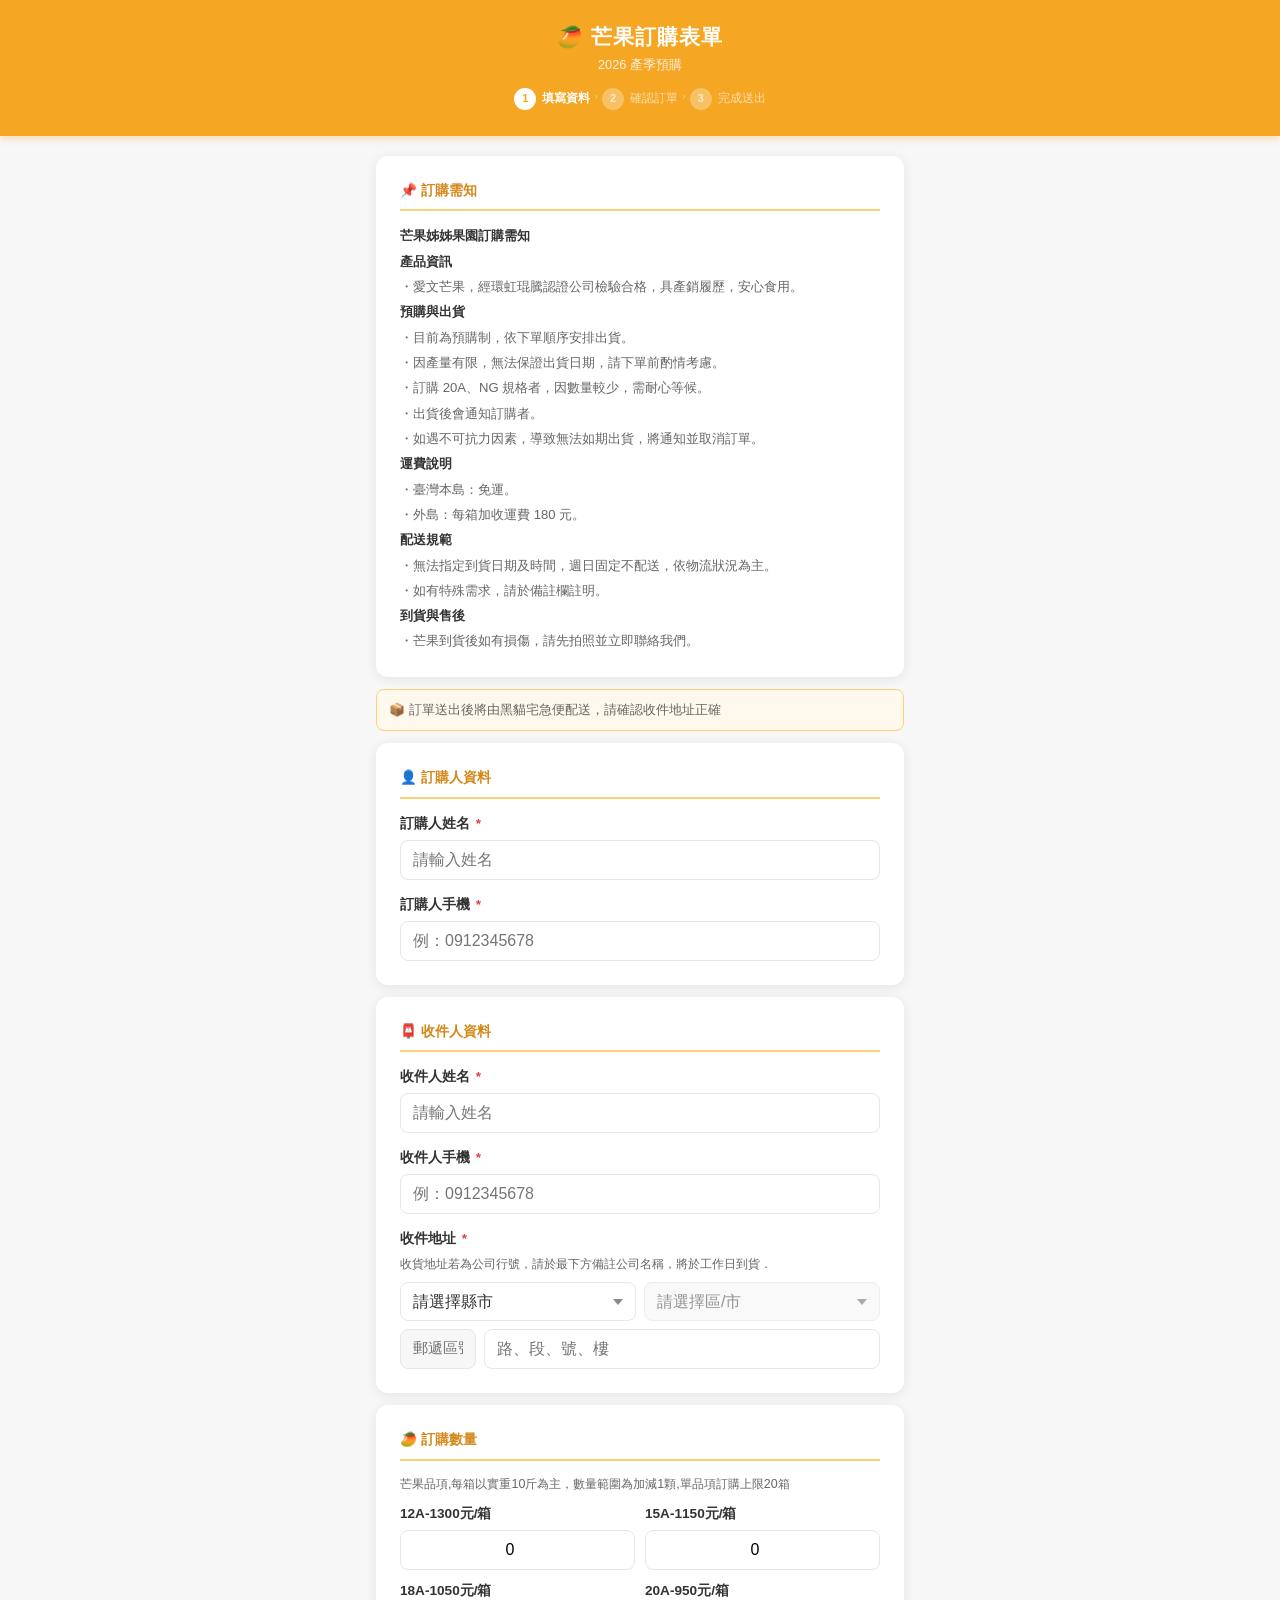
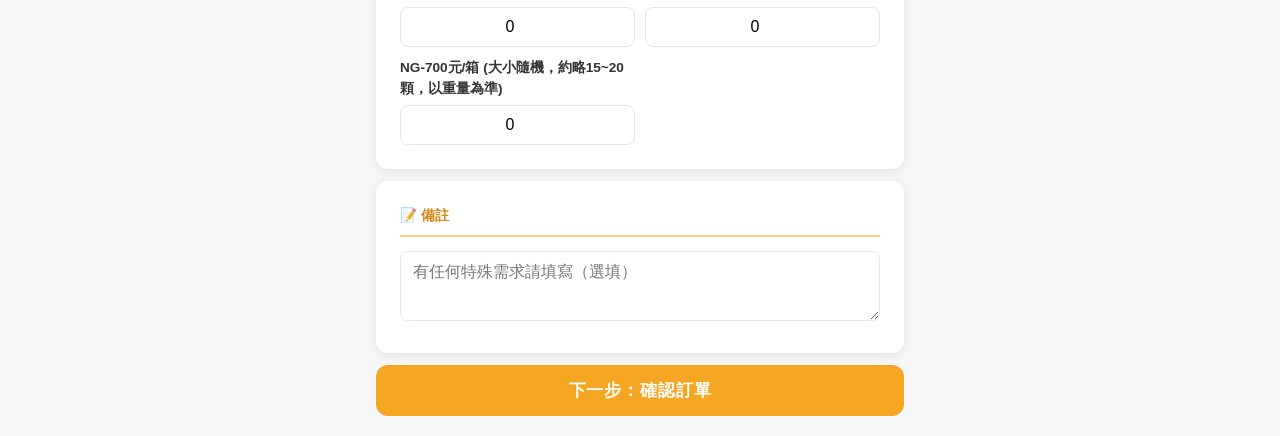
==== commit 4e7812fa: "移除訂購數量欄位下方的「箱」提示文字 Co-Authored-By: Claude Sonnet 4.6 <noreply@anthropic.com>" ====
--- a/index.html
+++ b/index.html
@@ -133,28 +133,23 @@
           <div class="qty-field">
             <label for="qty12A">12A-1300元/箱</label>
             <input type="number" id="qty12A" value="0" min="0" max="20" inputmode="numeric">
-            <div class="qty-hint">箱</div>
             <div class="error-msg" id="qty12A-err"></div>
           </div>
           <div class="qty-field">
             <label for="qty15A">15A-1150元/箱</label>
             <input type="number" id="qty15A" value="0" min="0" max="20" inputmode="numeric">
-            <div class="qty-hint">箱</div>
           </div>
           <div class="qty-field">
             <label for="qty18A">18A-1050元/箱</label>
             <input type="number" id="qty18A" value="0" min="0" max="20" inputmode="numeric">
-            <div class="qty-hint">箱</div>
           </div>
           <div class="qty-field">
             <label for="qty20A">20A-950元/箱</label>
             <input type="number" id="qty20A" value="0" min="0" max="20" inputmode="numeric">
-            <div class="qty-hint">箱</div>
           </div>
           <div class="qty-field">
             <label for="qtyNG">NG-700元/箱 (大小隨機，約略15~20顆，以重量為準)</label>
             <input type="number" id="qtyNG" value="0" min="0" max="20" inputmode="numeric">
-            <div class="qty-hint">箱</div>
           </div>
         </div>
       </div>
